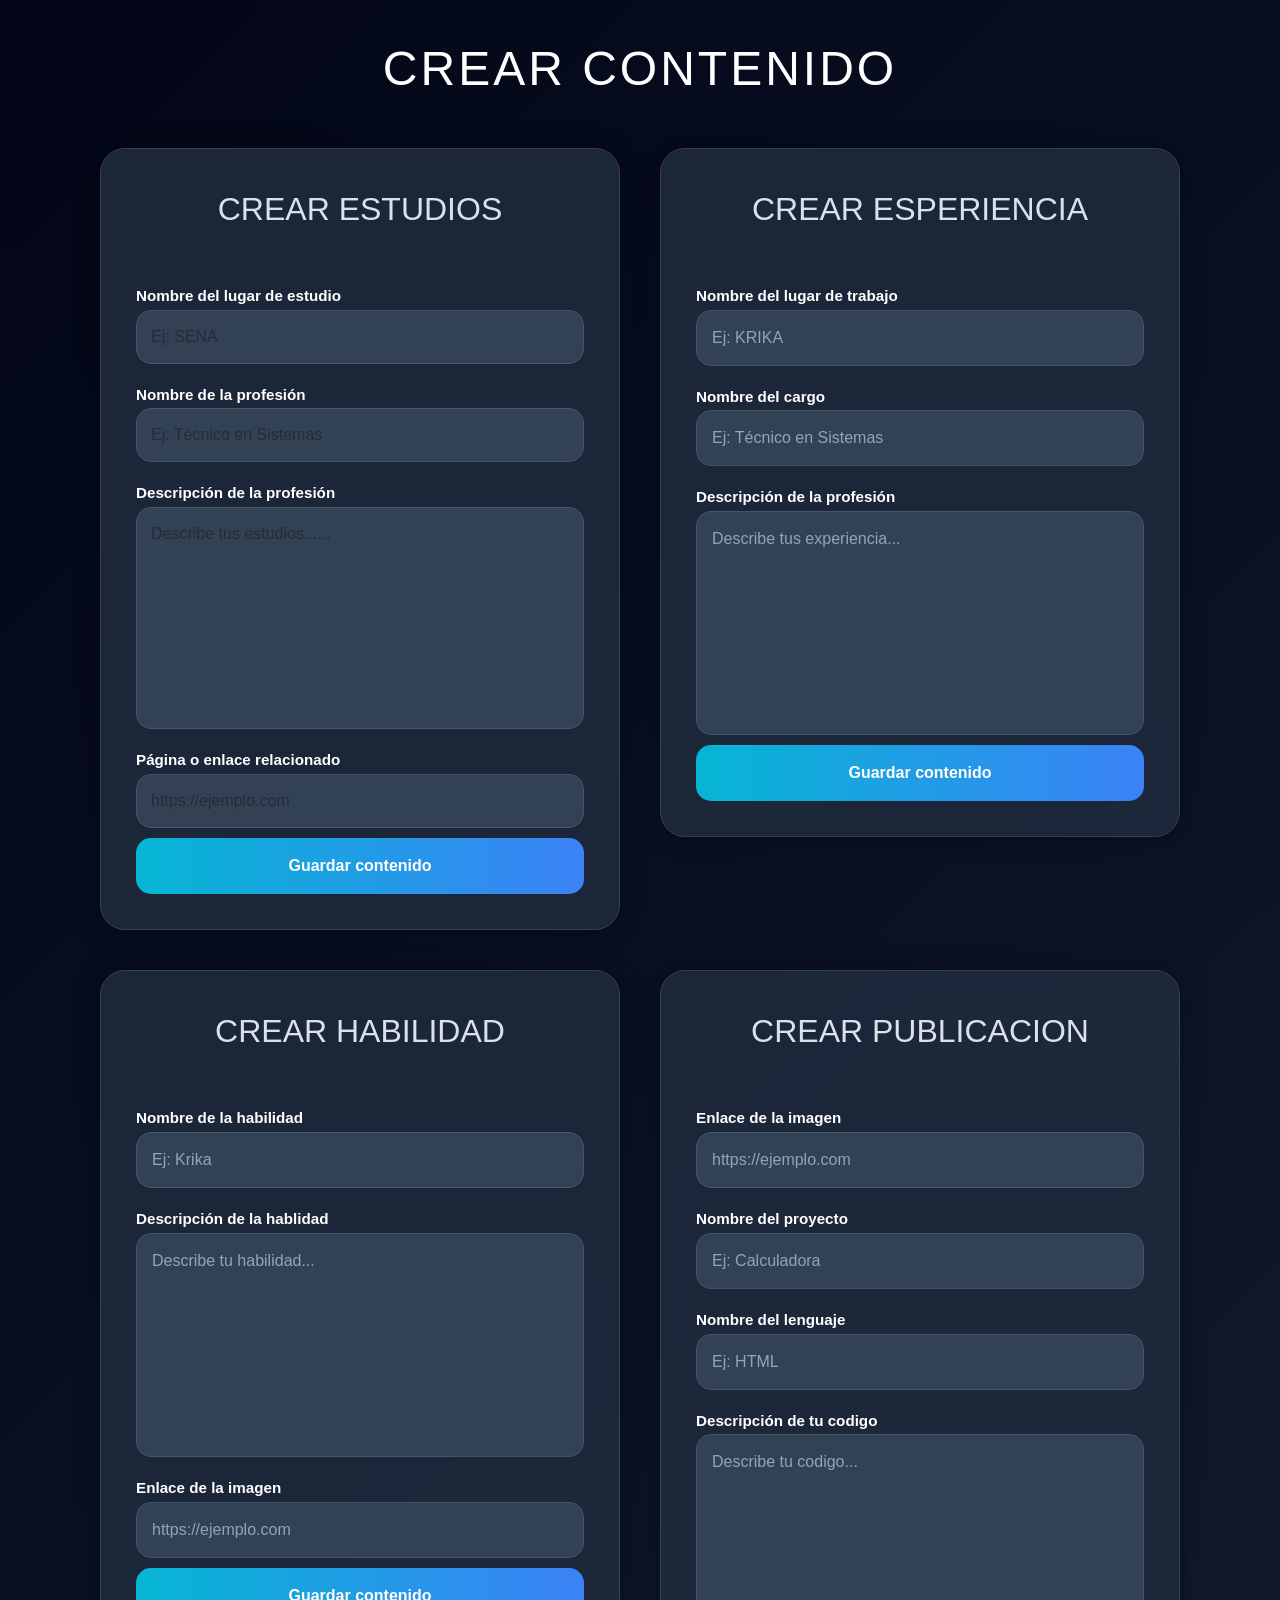
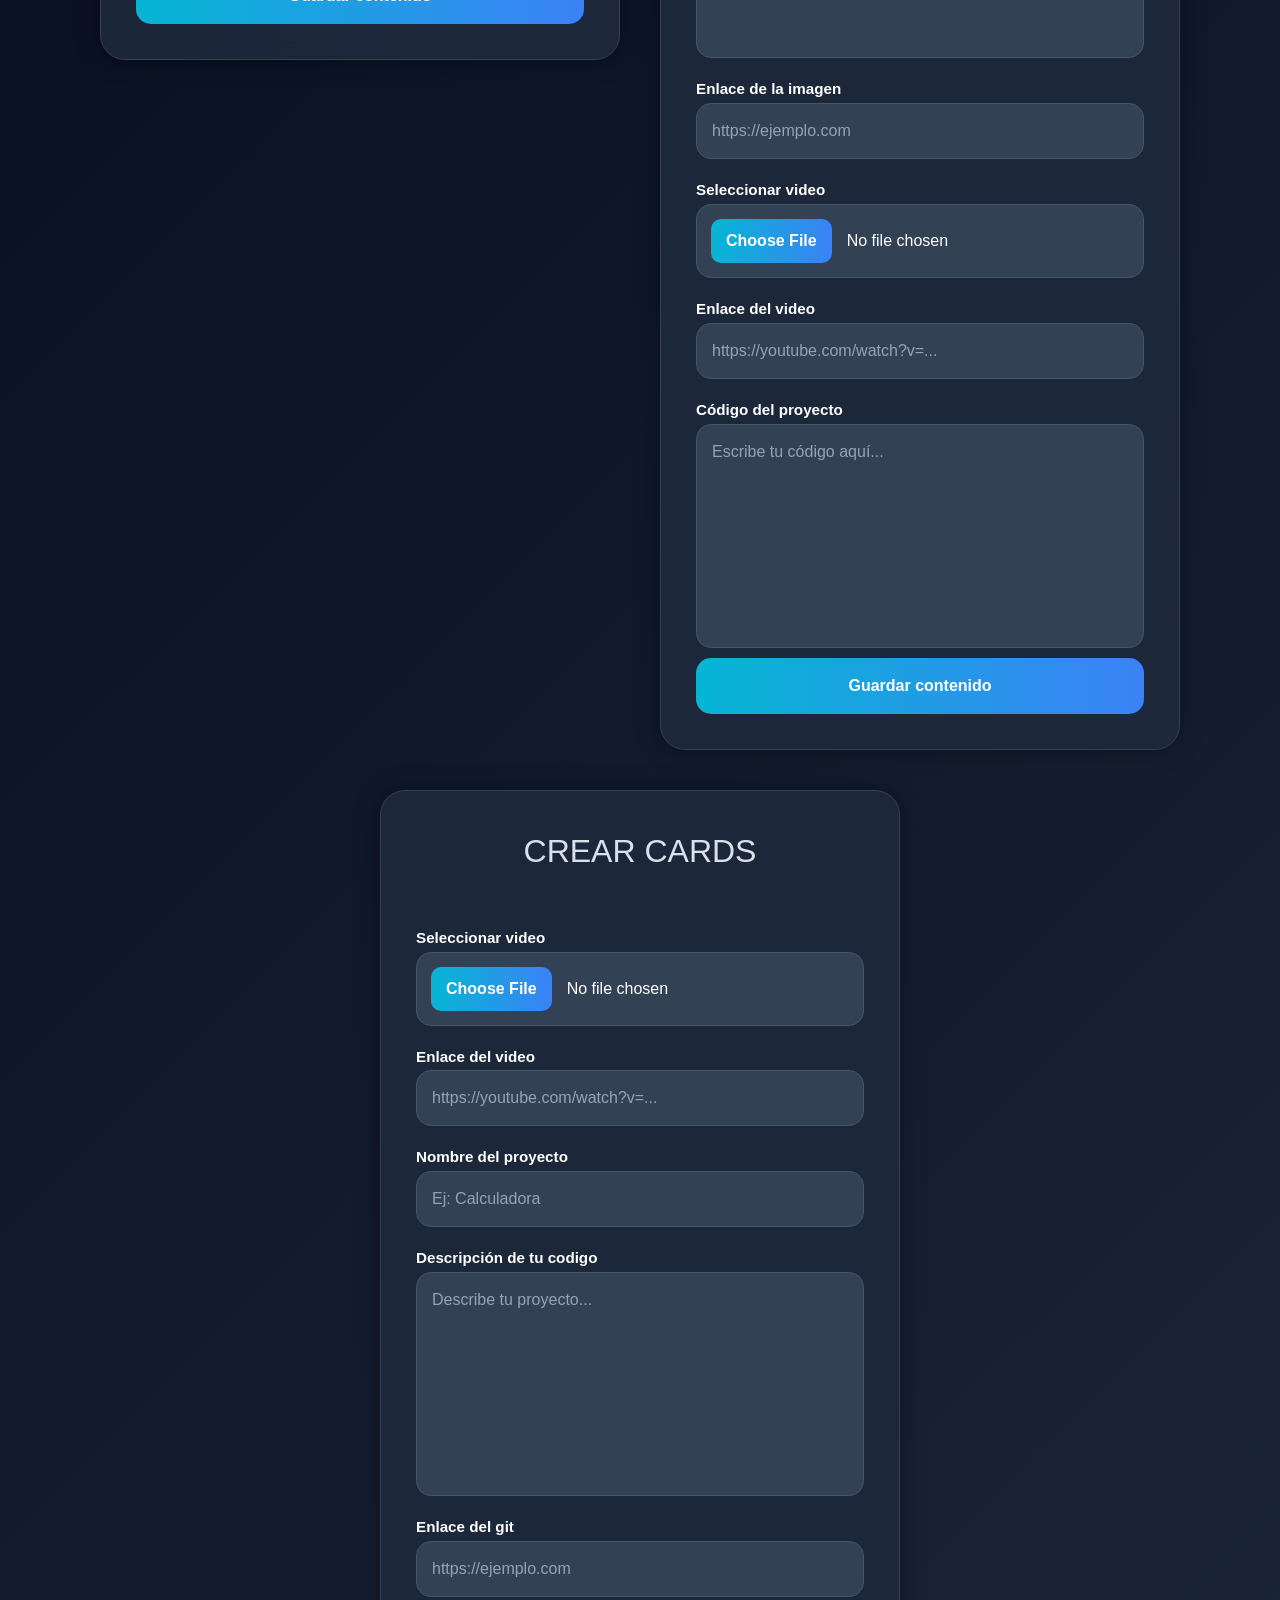
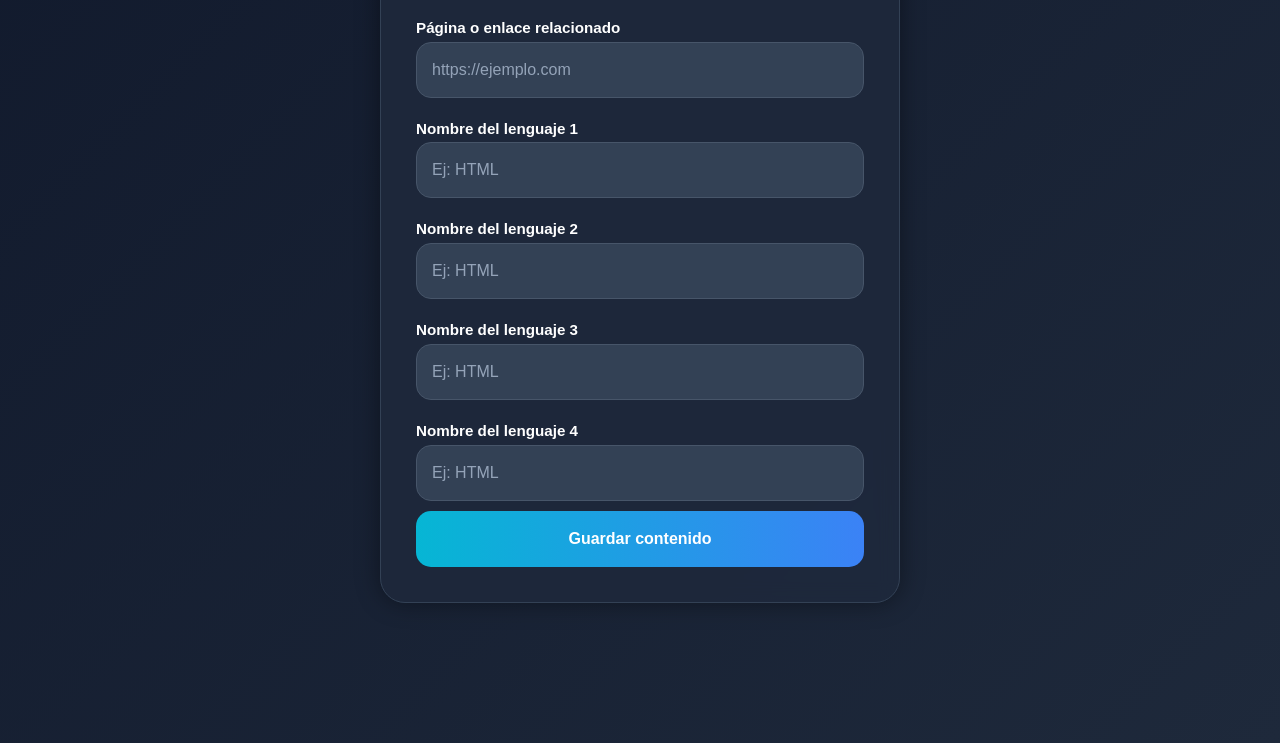
==== admin/admin.html @ 92b635d3 "actulizar" ====
<html lang="en">
    <head>
        <meta charset="UTF-8">
        <meta name="viewport" content="width=device-width, initial-scale=1.0">
        <link href="https://cdn.jsdelivr.net/npm/bootstrap@5.3.8/dist/css/bootstrap.min.css" rel="stylesheet"
         integrity="sha384-sRIl4kxILFvY47J16cr9ZwB07vP4J8+LH7qKQnuqkuIAvNWLzeN8tE5YBujZqJLB" crossorigin="anonymous">
        <link rel="stylesheet" href="../admin/admin.css">
        <title>Portafolio luselly</title>
    </head>
    <body>
        <h1 class="tituloPrincipal">CREAR CONTENIDO</h1>

        <!--CREAR CV ESTUDIOS............................................................-->
        <section class="Crear">
            <div class="contenedorEstudios">
                <div class="tituEstudios">
                    <h2>CREAR ESTUDIOS</h2>
                </div>
                <div class="usoError" id="nombreError"></div>
                <div class="usoError" id="profesionError"></div>
                <div class="usoError" id="descripcionError"></div>
                <div class="usoError" id="paginaError"></div>
                <form id="formCrearEstudios" class="formularioEstudios">
                    <div class="grupoInputEstudios">
                        <label for="nombreEstudio">
                            Nombre del lugar de estudio
                        </label>

                        <input 
                            type="text"
                            id="nombreEstudio"
                            name="nombreEstudio"
                            placeholder="Ej: SENA"
                            class="form-control"
                            maxlength="200" 
                        >
                    </div>

                    <div class="grupoInputEstudios">
                        <label for="nombreProfesion">
                            Nombre de la profesión
                        </label>

                        <input 
                            type="text"
                            id="nombreProfesion"
                            name="nombreProfesion"
                            placeholder="Ej: Técnico en Sistemas"
                            class="form-control"
                            maxlength="200" 
                        >
                    </div>

                    <div class="descripcionEstudio">
                        <label for="descripcionEstudio">
                            Descripción de la profesión
                        </label>

                        <textarea 
                            id="descripcionEstudio"
                            name="descripcionEstudio"
                            placeholder="Describe tus estudios......"
                            class="form-control"
                            rows="8"
                            
                        ></textarea>
                    </div>

                    <div class="grupoInputEstudio">
                        <label for="paginaEstudio">
                            Página o enlace relacionado
                        </label>

                        <input 
                            type="url"
                            id="paginaEstudio"
                            name="paginaEstudio"
                            class="form-control"
                            placeholder="https://ejemplo.com"
                        >
                    </div>

                    <button type="submit" class="btnCrearEstudio">
                        Guardar contenido
                    </button>
                </form>
            </div>


            <!--ESPERIENCIA.....................................................................-->
            <div class="contenedorEsperiencia">
                <div class="tituloEsperiencia">
                    <h2>CREAR ESPERIENCIA</h2>
                </div>
                <form class="formularioEsperiencia">
                    <div class="grupoInputEsperiencia">
                        <label for="nombreEsperiencia">
                            Nombre del lugar de trabajo
                        </label>

                        <input 
                            type="text"
                            id="nombreEsperiencia"
                            name="nombreEsperiencia"
                            placeholder="Ej: KRIKA"
                            maxlength="200" 
                            required
                        >
                    </div>

                    <div class="grupoInput">
                        <label for="nombreCargo">
                            Nombre del cargo
                        </label>

                        <input 
                            type="text"
                            id="nombreCargo"
                            name="nombreCargo"
                            placeholder="Ej: Técnico en Sistemas"
                            maxlength="200"
                            required
                        >
                    </div>

                    <div class="grupoInput">
                        <label for="descripcionEsperiencia">
                            Descripción de la profesión
                        </label>

                        <textarea 
                            id="descripcionEsperiencia"
                            name="descripcionEsperiencia"
                            placeholder="Describe tus experiencia..."
                            rows="8"
                            required
                        ></textarea>
                    </div>

                    <button type="submit" class="btnCrearEsperiencia">
                        Guardar contenido
                    </button>
                </form>

            </div>

            <!--HABILIDAD.........................................................................-->
            <div class="contenedorHabilidad">
                <div class="tituloHabilidad">
                    <h2>CREAR HABILIDAD</h2>
                </div>
                <form class="formularioHabilidad">
                    <div class="grupoInputHabilidad">
                        <label for="nombreHabilidad">
                            Nombre de la habilidad
                        </label>

                        <input 
                            type="text"
                            id="nombreHabilidad"
                            name="nombreHabilidad"
                            placeholder="Ej: Krika"
                            maxlength="200"
                            required
                        >
                    </div>

                     <div class="grupoInput">
                        <label for="descripcionHabilidad">
                            Descripción de la hablidad
                        </label>

                        <textarea 
                            id="descripcionHabilidad"
                            name="descripcionHabilidad"
                            placeholder="Describe tu habilidad..."
                            rows="8"
                            required
                        ></textarea>
                    </div>


                    <div class="grupoInputHabilidad">
                        <label for="paginaHabilidad">
                            Enlace de la imagen
                        </label>

                        <input 
                            type="url"
                            id="paginaHabilidad"
                            name="paginaHabilidad"
                            placeholder="https://ejemplo.com"
                        >
                    </div>

                    <button type="submit" class="btnCrearHabilidad">
                        Guardar contenido
                    </button>
                </form>

            </div>
        

        <!--publicaciones....................................................................-->

        

            <div class="contenedorPublicaciones">
                <div class="tituloPublicaciones">
                    <h2>CREAR PUBLICACION</h2>
                </div>
                <form class="formularioPublicaciones">

                    <div class="grupoInputPublicaciones">
                        <label for="paginaPublicaciones">
                            Enlace de la imagen
                        </label>

                        <input 
                            type="url"
                            id="paginaPublicaciones"
                            name="paginaPublicaciones"
                            placeholder="https://ejemplo.com"
                        >
                    </div>
                    <div class="grupoInputPublicaciones">
                        <label for="nombrePublicaciones">
                            Nombre del proyecto
                        </label>

                        <input 
                            type="text"
                            id="nombrePublicaciones"
                            name="nombrePublicaciones"
                            placeholder="Ej: Calculadora"
                            maxlength="200" 
                            required
                        >
                    </div>

                    <div class="grupoInputPublicaciones">
                        <label for="nombrePublicaciones">
                            Nombre del lenguaje
                        </label>

                        <input 
                            type="text"
                            id="nombrePublicaciones"
                            name="nombrePublicaciones"
                            placeholder="Ej: HTML"
                            required
                        >
                    </div>

                     <div class="grupoInput">
                        <label for="descripcionPublicaciones">
                            Descripción de tu codigo
                        </label>

                        <textarea 
                            id="descripcionPublicaciones"
                            name="descripcionPublicaciones"
                            placeholder="Describe tu codigo..."
                            rows="8"
                            required
                        ></textarea>
                    </div>

                    <div class="grupoInputPublicaciones">
                        <label for="paginaPublicaciones">
                            Enlace de la imagen
                        </label>

                        <input 
                            type="url"
                            id="paginaPublicaciones"
                            name="paginaPublicaciones"
                            placeholder="https://ejemplo.com"
                        >
                    </div>

                    <div class="grupoInputPublicaciones">
                        <label for="videoPublicaciones">
                            Seleccionar video
                        </label>

                        <input 
                            type="file"
                            id="videoPublicaciones"
                            name="videoPublicaciones"
                            accept="video/*"
                        >
                    </div>
                    <div class="grupoInputPublicaciones">
                        <label for="videoPublicaciones">
                            Enlace del video
                        </label>

                        <input 
                            type="url"
                            id="videoPublicaciones"
                            name="videoPublicaciones"
                            placeholder="https://youtube.com/watch?v=..."
                        >
                    </div>
                    <div class="grupoInputPublicaciones">
                        <label for="codigoPublicaciones">
                            Código del proyecto
                        </label>

                        <textarea 
                            id="codigoPublicaciones"
                            name="codigoPublicaciones"
                            placeholder="Escribe tu código aquí..."
                            rows="8"
                        ></textarea>
                    </div>
                    <button type="submit" class="btnCrearPublicaciones">
                        Guardar contenido
                    </button>
                </form>

            </div>

        

        <!--SEPCION PORTAFOLIO CARDS..........................................................-->
       

            <div class="contenedorCards">
                <div class="tituloCards">
                    <h2>CREAR CARDS</h2>
                </div>
                <form class="formularioCards">

                    <div class="grupoInputCards">
                        <label for="videoCards">
                            Seleccionar video
                        </label>

                        <input 
                            type="file"
                            id="videoCards"
                            name="videoCards"
                            accept="video/*"
                        >
                    </div>
                    <div class="grupoInputCards">
                        <label for="videoCards">
                            Enlace del video
                        </label>

                        <input 
                            type="url"
                            id="videoCards"
                            name="videoCards"
                            placeholder="https://youtube.com/watch?v=..."
                        >
                    </div>

                    <div class="grupoInputCards">
                        <label for="nombreCards">
                            Nombre del proyecto
                        </label>

                        <input 
                            type="text"
                            id="nombreCards"
                            name="nombreCards"
                            placeholder="Ej: Calculadora"
                            maxlength="200" required

                        >
                    </div>
                    <div class="grupoInput">
                        <label for="descripcionCards">
                            Descripción de tu codigo
                        </label>
                        <textarea 
                            id="descripcionCards"
                            name="descripcionCards"
                            placeholder="Describe tu proyecto..."
                            rows="8"
                            required
                        ></textarea>
                    </div>
                    <div class="grupoInputCards">
                        <label for="paginaCards">
                            Enlace del git
                        </label>

                        <input 
                            type="url"
                            id="paginaCards"
                            name="paginaCards"
                            placeholder="https://ejemplo.com"
                        >
                    </div>
                    <div class="grupoInputCards">
                        <label for="paginaCards">
                            Página o enlace relacionado
                        </label>

                        <input 
                            type="url"
                            id="paginaCards"
                            name="paginaCards"
                            placeholder="https://ejemplo.com"
                        >
                    </div>

                    <div class="grupoInputCards">
                        <label for="nombreCards">
                            Nombre del lenguaje 1
                        </label>

                        <input 
                            type="text"
                            id="nombreCards"
                            name="nombreCards"
                            placeholder="Ej: HTML"
                            maxlength="200"
                            
                        >
                    </div>
                    <div class="grupoInputCards">
                        <label for="nombreCards">
                            Nombre del lenguaje 2
                        </label>

                        <input 
                            type="text"
                            id="nombreCards"
                            name="nombreCards"
                            placeholder="Ej: HTML"
                            maxlength="200"
                            
                        >
                    </div>
                    <div class="grupoInputCards">
                        <label for="nombreCards">
                            Nombre del lenguaje 3
                        </label>

                        <input 
                            type="text"
                            id="nombreCards"
                            name="nombreCards"
                            placeholder="Ej: HTML"
                            maxlength="200"
                            
                        >
                    </div>
                    <div class="grupoInputCards">
                        <label for="nombreCards">
                            Nombre del lenguaje 4
                        </label>

                        <input 
                            type="text"
                            id="nombreCards"
                            name="nombreCards"
                            placeholder="Ej: HTML"
                            maxlength="200"
                            
                        >
                    </div>
                    <button type="submit" class="btnCrearCards">
                        Guardar contenido
                    </button>
                </form>

            </div>

            

        </section>
         


    <script src="./admin.js"></script> 
    </body>
</html>
---- admin/admin.css ----
*{
    margin: 0;
    padding: 0;
    box-sizing: border-box;
}

body{
    width: 100%;
    min-height: 100vh;
    font-family: Arial, Helvetica, sans-serif;
    background: linear-gradient(135deg,#020617,#0f172a,#1e293b);
    padding: 40px;
    color: white;
}

/* TITULO PRINCIPAL */
.tituloPrincipal{
    width: 100%;
    text-align: center;
    font-size: 3rem;
    margin-bottom: 50px;
    letter-spacing: 3px;
}


/* CONTENEDOR GENERAL */
.Crear{
    width: 100%;
    display: flex;
    gap: 40px;
    justify-content: center;
    align-items: flex-start;
    flex-wrap: wrap;
    margin-bottom: 100px;
}

/* TARJETAS */
.contenedorEstudios,
.contenedorEsperiencia,
.contenedorHabilidad,
.contenedorPublicaciones,
.contenedorCards{
    width: 100%;
    max-width: 520px;
    background: rgba(30,41,59,0.95);
    border: 1px solid #334155;
    border-radius: 25px;
    padding: 35px;
    box-shadow: 0 0 25px rgba(0,0,0,0.4);
    backdrop-filter: blur(10px);
    transition: 0.3s;
}

.contenedorEstudios:hover,
.contenedorEsperiencia:hover,
.contenedorHabilidad:hover,
.contenedorPublicaciones:hover,
.contenedorCards:hover{
    transform: translateY(-5px);
    box-shadow: 0 0 25px rgba(56,189,248,0.3);
}

/* SUBTITULOS */
.tituEstudios,
.tituloEsperiencia,
.tituloHabilidad,
.tituloPublicaciones,
.tituloCards{
    margin-bottom: 30px;
}

.tituEstudios h2,
.tituloEsperiencia h2,
.tituloHabilidad h2,
.tituloPublicaciones h2,
.tituloCards h2{
    color: #d9e1ea;
    line-height: 1.6;
    font-size: 2rem;
    text-align: center;

}



/* INPUTS */
.grupoInputEstudios,
.grupoInputEstudio,
.grupoInputHabilidad,
.grupoInputEsperiencia,
.grupoInputCards,
.grupoInput,
.grupoInputPublicaciones,
.descripcionEstudio{
    display: flex;
    flex-direction: column;
    gap: 2px;
}

/*NOMBRE ESTUDIO*/
#nombreEstudio{
    width: 100% !important;
    padding: 14px !important;
    border-radius: 15px !important;
    border: 1px solid #475569 !important;
    background: #334155 !important;
    color: white !important;
}

#nombreEstudio.is-invalid{
    border: 2px solid red !important;
}

#nombreEstudio.is-valid{
    border: 2px solid limegreen !important;
}


/*NOMBRE PROFECION*/
#nombreProfesion{
    width: 100% !important;
    padding: 14px !important;
    border-radius: 15px !important;
    border: 1px solid #475569 !important;
    background: #334155 !important;
    color: white !important;
}

#nombreProfesion.is-invalid{
    border: 2px solid red !important;
}

#nombreProfesion.is-valid{
    border: 2px solid limegreen !important;
}


/*DESCRIPCION*/
#descripcionEstudio{
    width: 100% !important;
    padding: 14px !important;
    border-radius: 15px !important;
    border: 1px solid #475569 !important;
    background: #334155 !important;
    color: white !important;
}

#descripcionEstudio.is-invalid{
    border: 2px solid red !important;
}

#descripcionEstudio.is-valid{
    border: 2px solid limegreen !important;
}

/*ENLACE*/
#paginaEstudio{
    width: 100% !important;
    padding: 14px !important;
    border-radius: 15px !important;
    border: 1px solid #475569 !important;
    background: #334155 !important;
    color: white !important;
}

#paginaEstudio.is-invalid{
    border: 2px solid red !important;
}

#paginaEstudio.is-valid{
    border: 2px solid limegreen !important;
}


/* LABELS */
label{
    font-size: 0.95rem;
    margin-top: 20px;
    font-weight: bold;
    color: white;
}

/* INPUT Y TEXTAREA */
input,
textarea{
    width: 100%;
    padding: 15px;
    border-radius: 15px;
    border: 1px solid #475569;
    background: #334155;
    color: white;
    font-size: 1rem;
    outline: none;
    transition: 0.3s;
}

/* PLACEHOLDER */
input::placeholder,
textarea::placeholder{
    color: #94a3b8;
}

/* FOCUS */
input:focus,
textarea:focus{
    border: 1px solid #38bdf8;
    box-shadow: 0 0 12px rgba(56,189,248,0.5);
    background: #3b475a;
}

/* TEXTAREA */
textarea{
    resize: none;
    min-height: 120px;
}

/* BOTONES */
.btnCrearEstudio,
.btnCrearEsperiencia,
.btnCrearHabilidad,
.btnCrearPublicaciones,
.btnCrearCards{
    width: 100%;
    padding: 16px;
    border: none;
    border-radius: 15px;
    background: linear-gradient(90deg,#06b6d4,#3b82f6);
    color: white;
    font-size: 1rem;
    font-weight: bold;
    cursor: pointer;
    transition: 0.3s;
    margin-top: 10px;
}

.btnCrearEstudio:hover,
.btnCrearEsperiencia:hover,
.btnCrearHabilidad:hover,
.btnCrearCards:hover{
    transform: translateY(-3px);
    box-shadow: 0 0 18px rgba(56,189,248,0.7);
}

/* RESPONSIVE */
@media(max-width:1100px){

    .cvCrear{
        flex-direction: column;
        align-items: center;
    }

}

@media(max-width:700px){

    body{
        padding: 20px;
    }

    .tituloPrincipal{
        font-size: 2rem;
        margin-bottom: 30px;
    }

    .contenedorEstudios,
    .contenedorEsperiencia{
        padding: 25px;
    }

}

/*INPUT VIDEO..............*/
/* INPUT FILE */
input[type="file"]{
    width: 100%;
    padding: 14px;
    border-radius: 15px;
    border: 1px solid #475569;
    background: #334155;
    color: white;
    font-size: 1rem;
    cursor: pointer;
    transition: 0.3s;
}

/* EFECTO */
input[type="file"]:focus{
    border: 1px solid #38bdf8;
    box-shadow: 0 0 12px rgba(56,189,248,0.5);
}

/* BOTON INTERNO */
input[type="file"]::file-selector-button{
    padding: 10px 15px;
    border: none;
    border-radius: 10px;
    background: linear-gradient(90deg,#06b6d4,#3b82f6);
    color: white;
    font-weight: bold;
    cursor: pointer;
    margin-right: 15px;
    transition: 0.3s;
}

input[type="file"]::file-selector-button:hover{
    transform: scale(1.05);
}

/*MANEJO DE ERROR*/
.usoError{
    width: 100%;
    margin-top: 8px;
    padding: 12px 15px;
    border-radius: 12px;
    background: rgba(239,68,68,0.12);
    border: 1px solid #ef4444;
    color: #fca5a5;
    font-size: 0.95rem;
    font-weight: 500;
    display: none;
    animation: aparecerError 0.3s ease;
}

/* MOSTRAR ERROR */
.usoError.active{
    display: block;
}

/* ANIMACION */
@keyframes aparecerError{

    from{
        opacity: 0;
        transform: translateY(-5px);
    }

    to{
        opacity: 1;
        transform: translateY(0);
    }

}
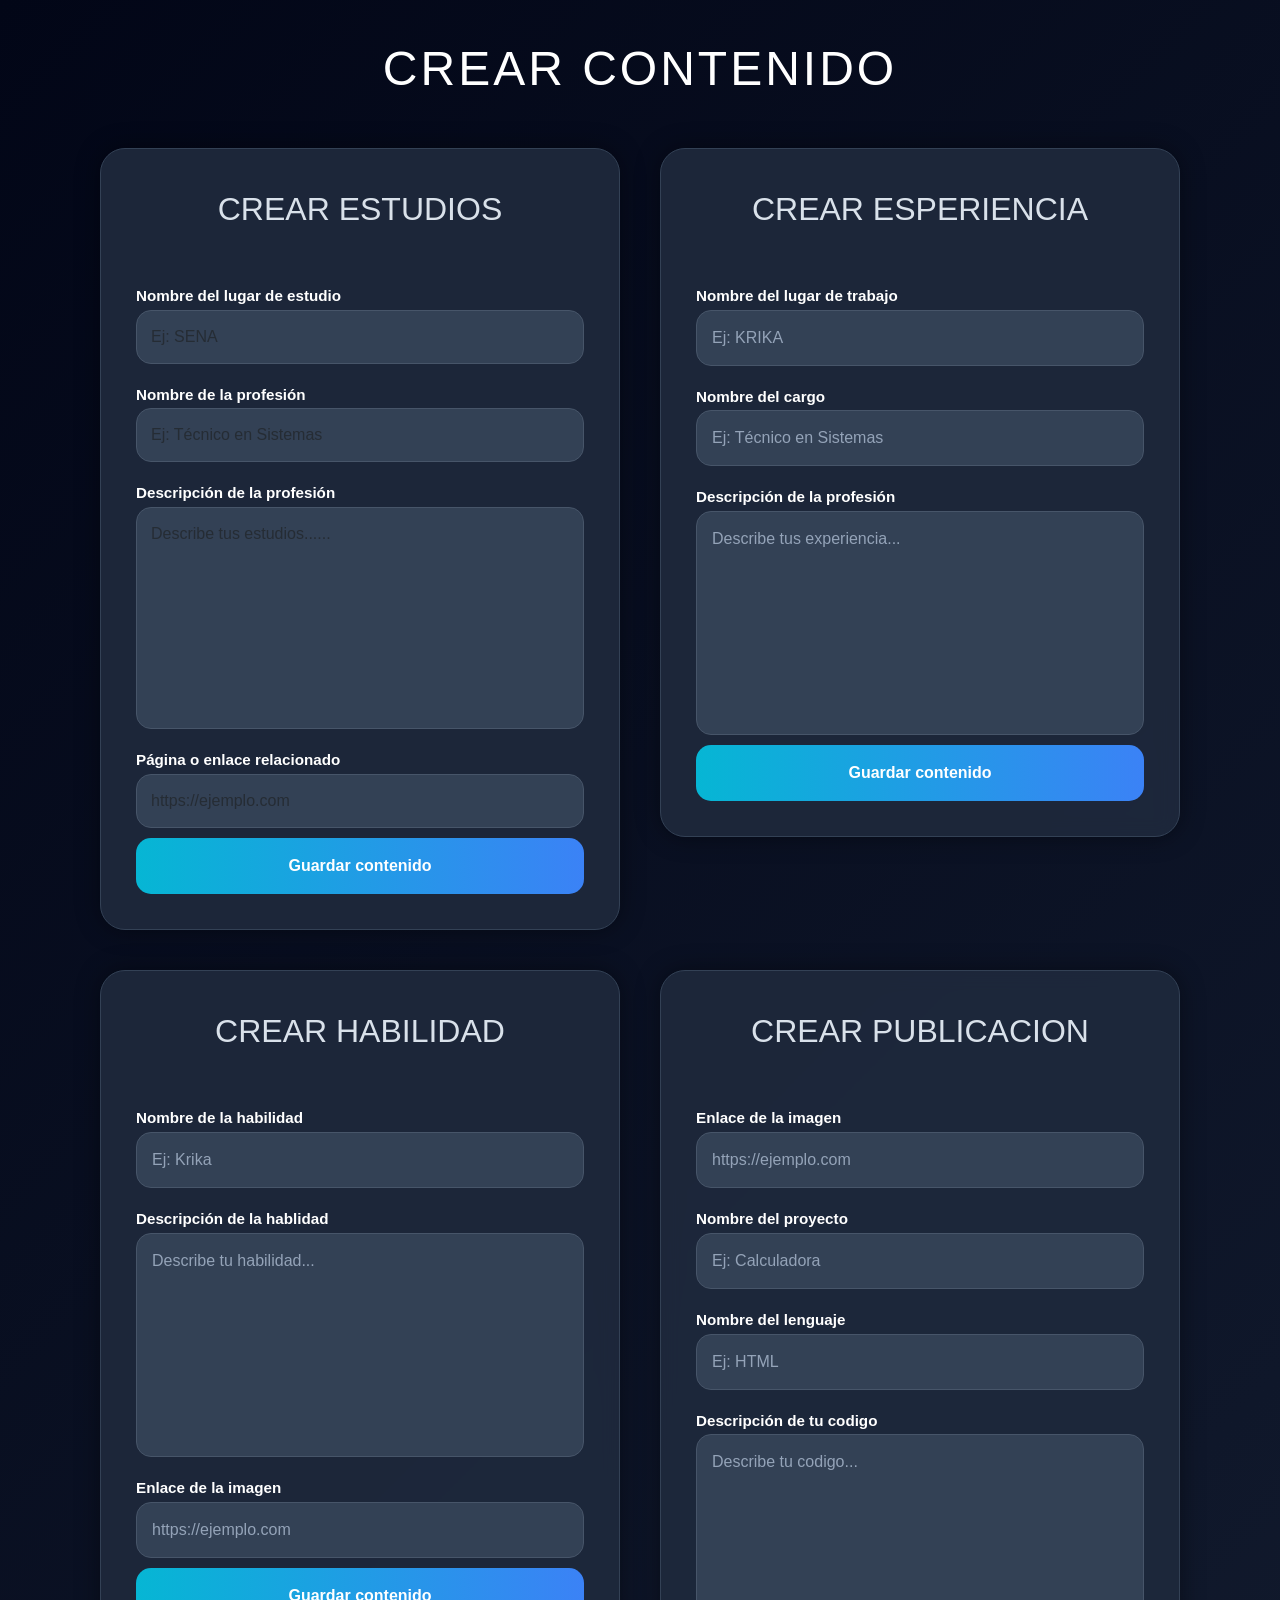
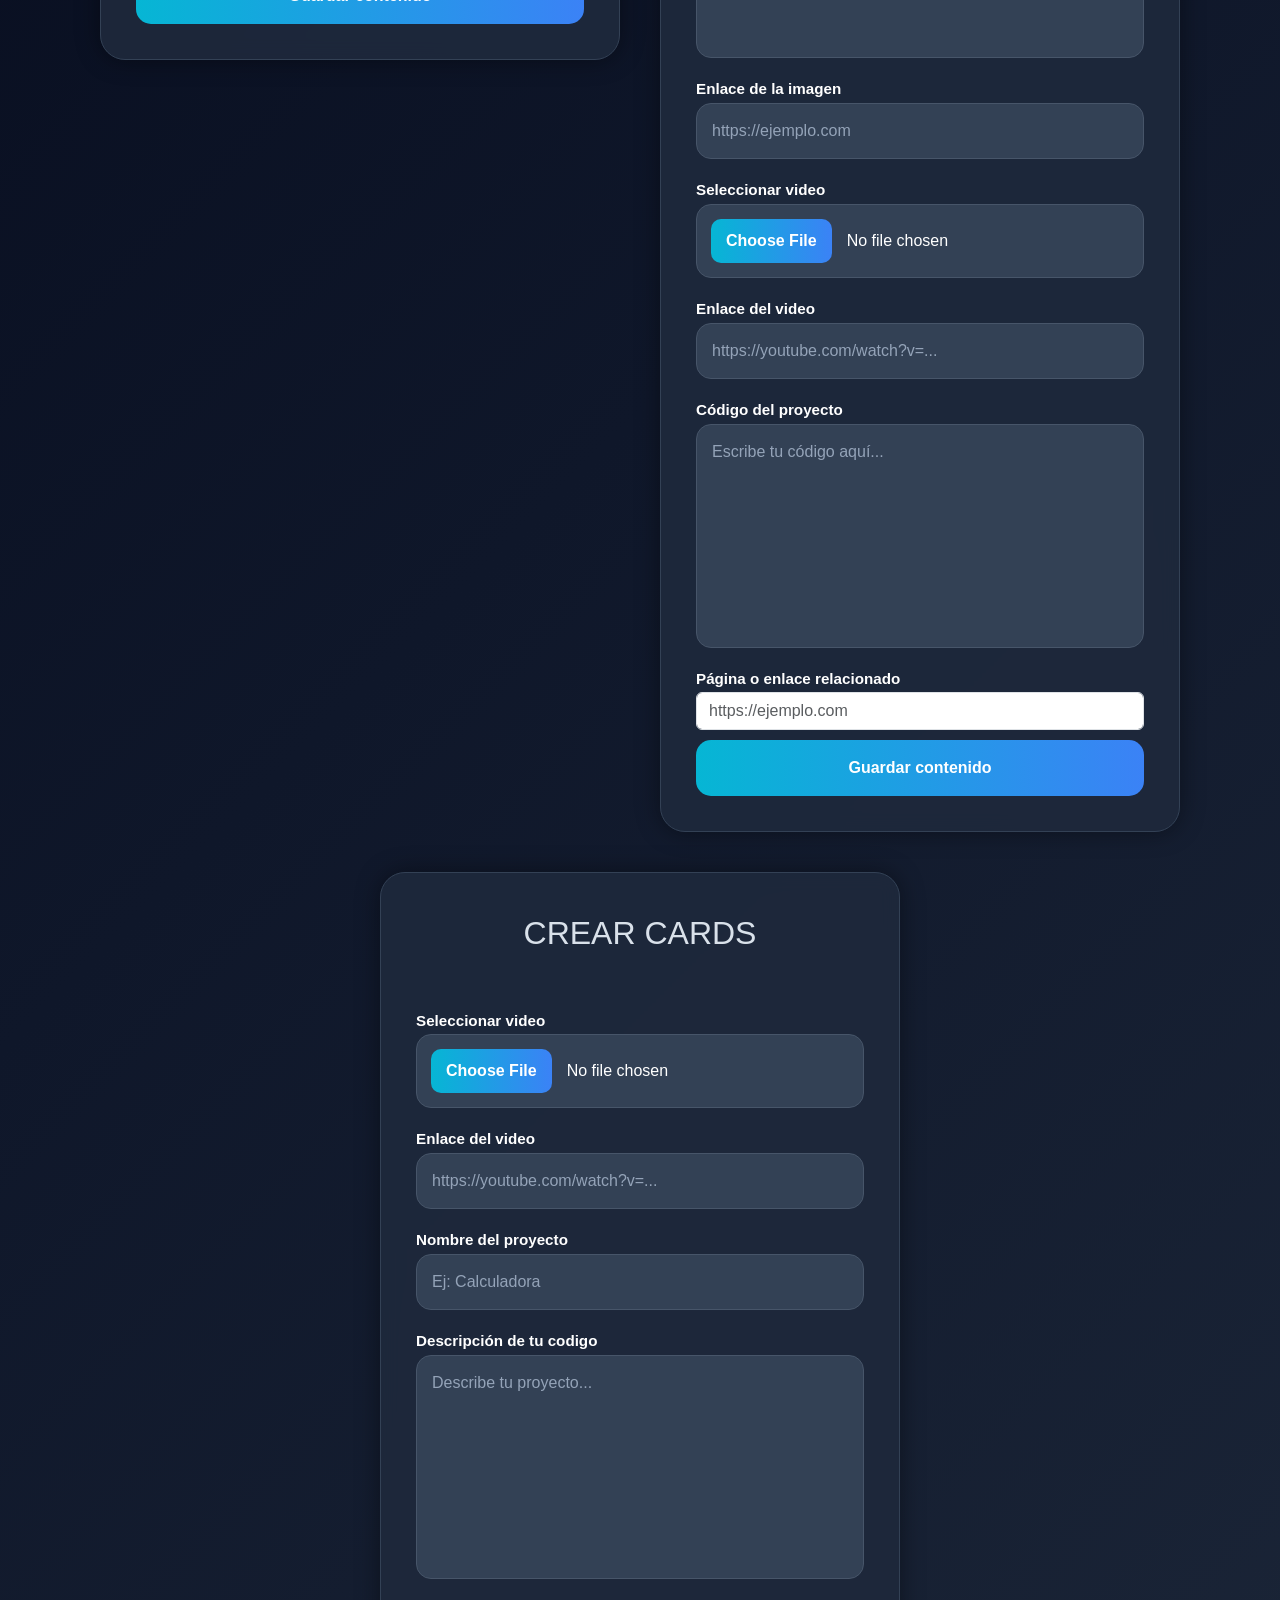
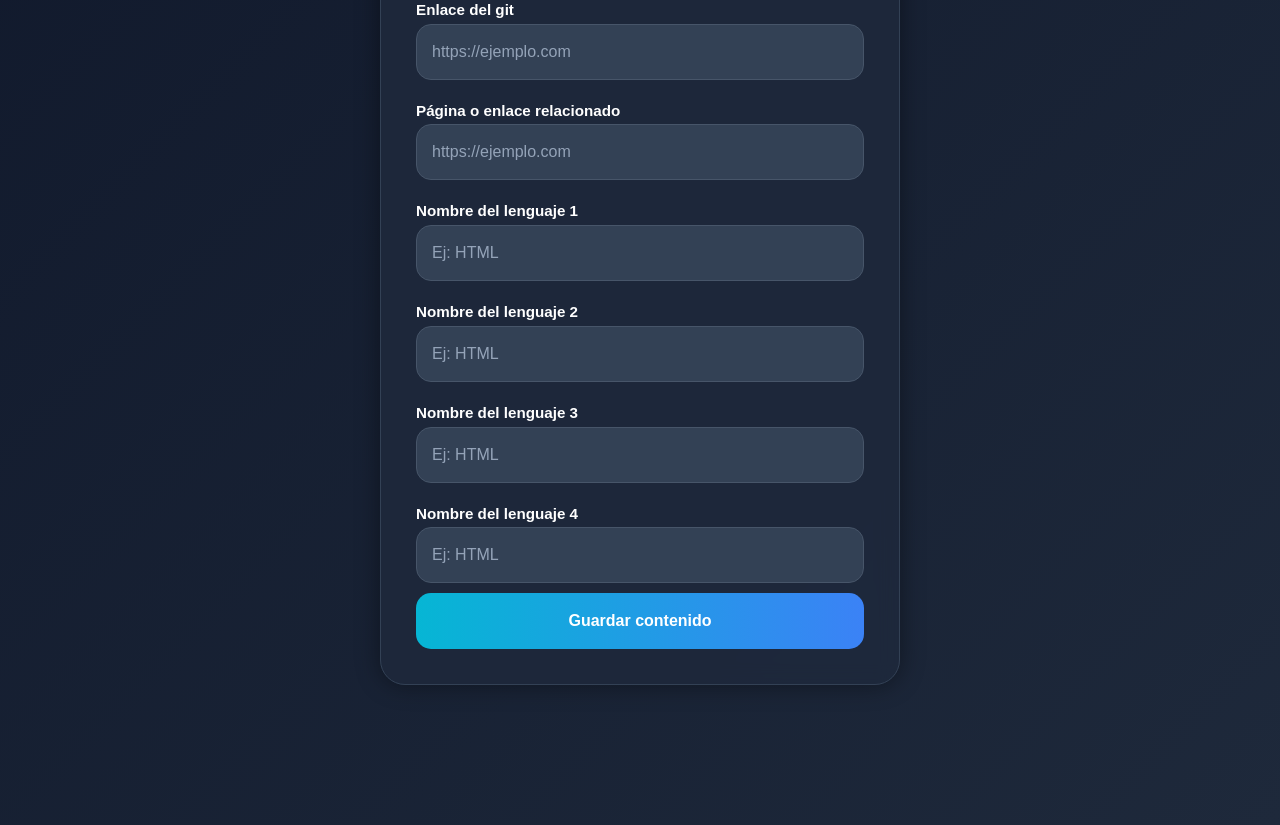
==== commit 431fff10: "actualizar" ====
--- a/admin/admin.html
+++ b/admin/admin.html
@@ -16,13 +16,10 @@
                 <div class="tituEstudios">
                     <h2>CREAR ESTUDIOS</h2>
                 </div>
-                <div class="usoError" id="nombreError"></div>
-                <div class="usoError" id="profesionError"></div>
-                <div class="usoError" id="descripcionError"></div>
-                <div class="usoError" id="paginaError"></div>
-                <form id="formCrearEstudios" class="formularioEstudios">
+                <div id="mensajeEstudios"></div>
+                <form id="formEstudios" class="formEstudios">
                     <div class="grupoInputEstudios">
-                        <label for="nombreEstudio">
+                        <label  for="nombreEstudio">
                             Nombre del lugar de estudio
                         </label>
 
@@ -80,7 +77,7 @@
                         >
                     </div>
 
-                    <button type="submit" class="btnCrearEstudio">
+                    <button id="guardar" type="submit" class="btnCrearEstudio">
                         Guardar contenido
                     </button>
                 </form>
@@ -88,20 +85,21 @@
 
 
             <!--ESPERIENCIA.....................................................................-->
-            <div class="contenedorEsperiencia">
-                <div class="tituloEsperiencia">
+            <div class="contenedorExperiencia">
+                <div class="tituloExperiencia">
                     <h2>CREAR ESPERIENCIA</h2>
                 </div>
-                <form class="formularioEsperiencia">
-                    <div class="grupoInputEsperiencia">
-                        <label for="nombreEsperiencia">
+                <div id="mensajeExperiencia"></div>
+                <form id="formularioExperiencia" class="formularioExperiencia">
+                    <div class="grupoInputExperiencia">
+                        <label for="nombreExperiencia">
                             Nombre del lugar de trabajo
                         </label>
 
                         <input 
                             type="text"
-                            id="nombreEsperiencia"
-                            name="nombreEsperiencia"
+                            id="nombreExperiencia"
+                            name="nombreExperiencia"
                             placeholder="Ej: KRIKA"
                             maxlength="200" 
                             required
@@ -124,20 +122,20 @@
                     </div>
 
                     <div class="grupoInput">
-                        <label for="descripcionEsperiencia">
+                        <label for="descripcionExperiencia">
                             Descripción de la profesión
                         </label>
 
                         <textarea 
-                            id="descripcionEsperiencia"
-                            name="descripcionEsperiencia"
+                            id="descripcionExperiencia"
+                            name="descripcionExperiencia"
                             placeholder="Describe tus experiencia..."
                             rows="8"
                             required
                         ></textarea>
                     </div>
 
-                    <button type="submit" class="btnCrearEsperiencia">
+                    <button type="submit" class="btnCrearExperiencia">
                         Guardar contenido
                     </button>
                 </form>
@@ -149,7 +147,8 @@
                 <div class="tituloHabilidad">
                     <h2>CREAR HABILIDAD</h2>
                 </div>
-                <form class="formularioHabilidad">
+                <div id="mensajeHabilidad"></div>
+                <form id="formularioabilidad" class="formularioabilidad">
                     <div class="grupoInputHabilidad">
                         <label for="nombreHabilidad">
                             Nombre de la habilidad
@@ -181,14 +180,14 @@
 
 
                     <div class="grupoInputHabilidad">
-                        <label for="paginaHabilidad">
+                        <label for="imagenHabilidad">
                             Enlace de la imagen
                         </label>
 
                         <input 
                             type="url"
-                            id="paginaHabilidad"
-                            name="paginaHabilidad"
+                            id="imagenHabilidad"
+                            name="imagenHabilidad"
                             placeholder="https://ejemplo.com"
                         >
                     </div>
@@ -209,29 +208,31 @@
                 <div class="tituloPublicaciones">
                     <h2>CREAR PUBLICACION</h2>
                 </div>
-                <form class="formularioPublicaciones">
-
-                    <div class="grupoInputPublicaciones">
-                        <label for="paginaPublicaciones">
+                 <div id="mensajePublicaciones"></div>
+                <form id="formularioPublicaciones" class="formularioPublicaciones">
+
+                    <div class="grupoInputPublicaciones">
+                        <label for="imagenPublicaciones">
                             Enlace de la imagen
                         </label>
 
                         <input 
                             type="url"
-                            id="paginaPublicaciones"
-                            name="paginaPublicaciones"
-                            placeholder="https://ejemplo.com"
-                        >
-                    </div>
-                    <div class="grupoInputPublicaciones">
-                        <label for="nombrePublicaciones">
+                            id="imagenPublicaciones"
+                            name="imagenPublicaciones"
+                            placeholder="https://ejemplo.com"
+                        >
+                    </div>
+            
+                    <div class="grupoInputPublicaciones">
+                        <label for="nombreProyectoPublicaciones">
                             Nombre del proyecto
                         </label>
 
                         <input 
                             type="text"
-                            id="nombrePublicaciones"
-                            name="nombrePublicaciones"
+                            id="nombreProyectoPublicaciones"
+                            name="nombreProyectoPublicaciones"
                             placeholder="Ej: Calculadora"
                             maxlength="200" 
                             required
@@ -239,14 +240,14 @@
                     </div>
 
                     <div class="grupoInputPublicaciones">
-                        <label for="nombrePublicaciones">
+                        <label for="nombreLenguajePublicaciones">
                             Nombre del lenguaje
                         </label>
 
                         <input 
                             type="text"
-                            id="nombrePublicaciones"
-                            name="nombrePublicaciones"
+                            id="nombreLenguajePublicaciones"
+                            name="nombreLenguajePublicaciones"
                             placeholder="Ej: HTML"
                             required
                         >
@@ -266,15 +267,17 @@
                         ></textarea>
                     </div>
 
-                    <div class="grupoInputPublicaciones">
-                        <label for="paginaPublicaciones">
+                  
+
+                    <div class="grupoInputPublicaciones">
+                        <label for="imagenProyectoPublicaciones">
                             Enlace de la imagen
                         </label>
 
                         <input 
                             type="url"
-                            id="paginaPublicaciones"
-                            name="paginaPublicaciones"
+                            id="imagenProyectoPublicaciones"
+                            name="imagenProyectoPublicaciones"
                             placeholder="https://ejemplo.com"
                         >
                     </div>
@@ -292,14 +295,14 @@
                         >
                     </div>
                     <div class="grupoInputPublicaciones">
-                        <label for="videoPublicaciones">
+                        <label for="videoEnlacePublicaciones">
                             Enlace del video
                         </label>
 
                         <input 
                             type="url"
-                            id="videoPublicaciones"
-                            name="videoPublicaciones"
+                            id="videoEnlacePublicaciones"
+                            name="videoEnlacePublicaciones"
                             placeholder="https://youtube.com/watch?v=..."
                         >
                     </div>
@@ -314,6 +317,20 @@
                             placeholder="Escribe tu código aquí..."
                             rows="8"
                         ></textarea>
+                    </div>
+
+                    <div class="grupoInputPublicaciones">
+                        <label for="paginaCodigo">
+                            Página o enlace relacionado
+                        </label>
+
+                        <input 
+                            type="url"
+                            id="paginaCodigo"
+                            name="paginaCodigo"
+                            class="form-control"
+                            placeholder="https://ejemplo.com"
+                        >
                     </div>
                     <button type="submit" class="btnCrearPublicaciones">
                         Guardar contenido
@@ -475,9 +492,7 @@
             
 
         </section>
-         
-
-
-    <script src="./admin.js"></script> 
+    
+    <script src="./admin.js"></script>  
     </body>
 </html>
--- a/admin/admin.css
+++ b/admin/admin.css
@@ -37,7 +37,7 @@
 
 /* TARJETAS */
 .contenedorEstudios,
-.contenedorEsperiencia,
+.contenedorExperiencia,
 .contenedorHabilidad,
 .contenedorPublicaciones,
 .contenedorCards{
@@ -53,7 +53,7 @@
 }
 
 .contenedorEstudios:hover,
-.contenedorEsperiencia:hover,
+.contenedorExperiencia:hover,
 .contenedorHabilidad:hover,
 .contenedorPublicaciones:hover,
 .contenedorCards:hover{
@@ -63,7 +63,7 @@
 
 /* SUBTITULOS */
 .tituEstudios,
-.tituloEsperiencia,
+.tituloExperiencia,
 .tituloHabilidad,
 .tituloPublicaciones,
 .tituloCards{
@@ -71,7 +71,7 @@
 }
 
 .tituEstudios h2,
-.tituloEsperiencia h2,
+.tituloExperiencia h2,
 .tituloHabilidad h2,
 .tituloPublicaciones h2,
 .tituloCards h2{
@@ -88,7 +88,7 @@
 .grupoInputEstudios,
 .grupoInputEstudio,
 .grupoInputHabilidad,
-.grupoInputEsperiencia,
+.grupoInputExperiencia,
 .grupoInputCards,
 .grupoInput,
 .grupoInputPublicaciones,
@@ -217,7 +217,7 @@
 
 /* BOTONES */
 .btnCrearEstudio,
-.btnCrearEsperiencia,
+.btnCrearExperiencia,
 .btnCrearHabilidad,
 .btnCrearPublicaciones,
 .btnCrearCards{
@@ -235,7 +235,7 @@
 }
 
 .btnCrearEstudio:hover,
-.btnCrearEsperiencia:hover,
+.btnCrearExperiencia:hover,
 .btnCrearHabilidad:hover,
 .btnCrearCards:hover{
     transform: translateY(-3px);
